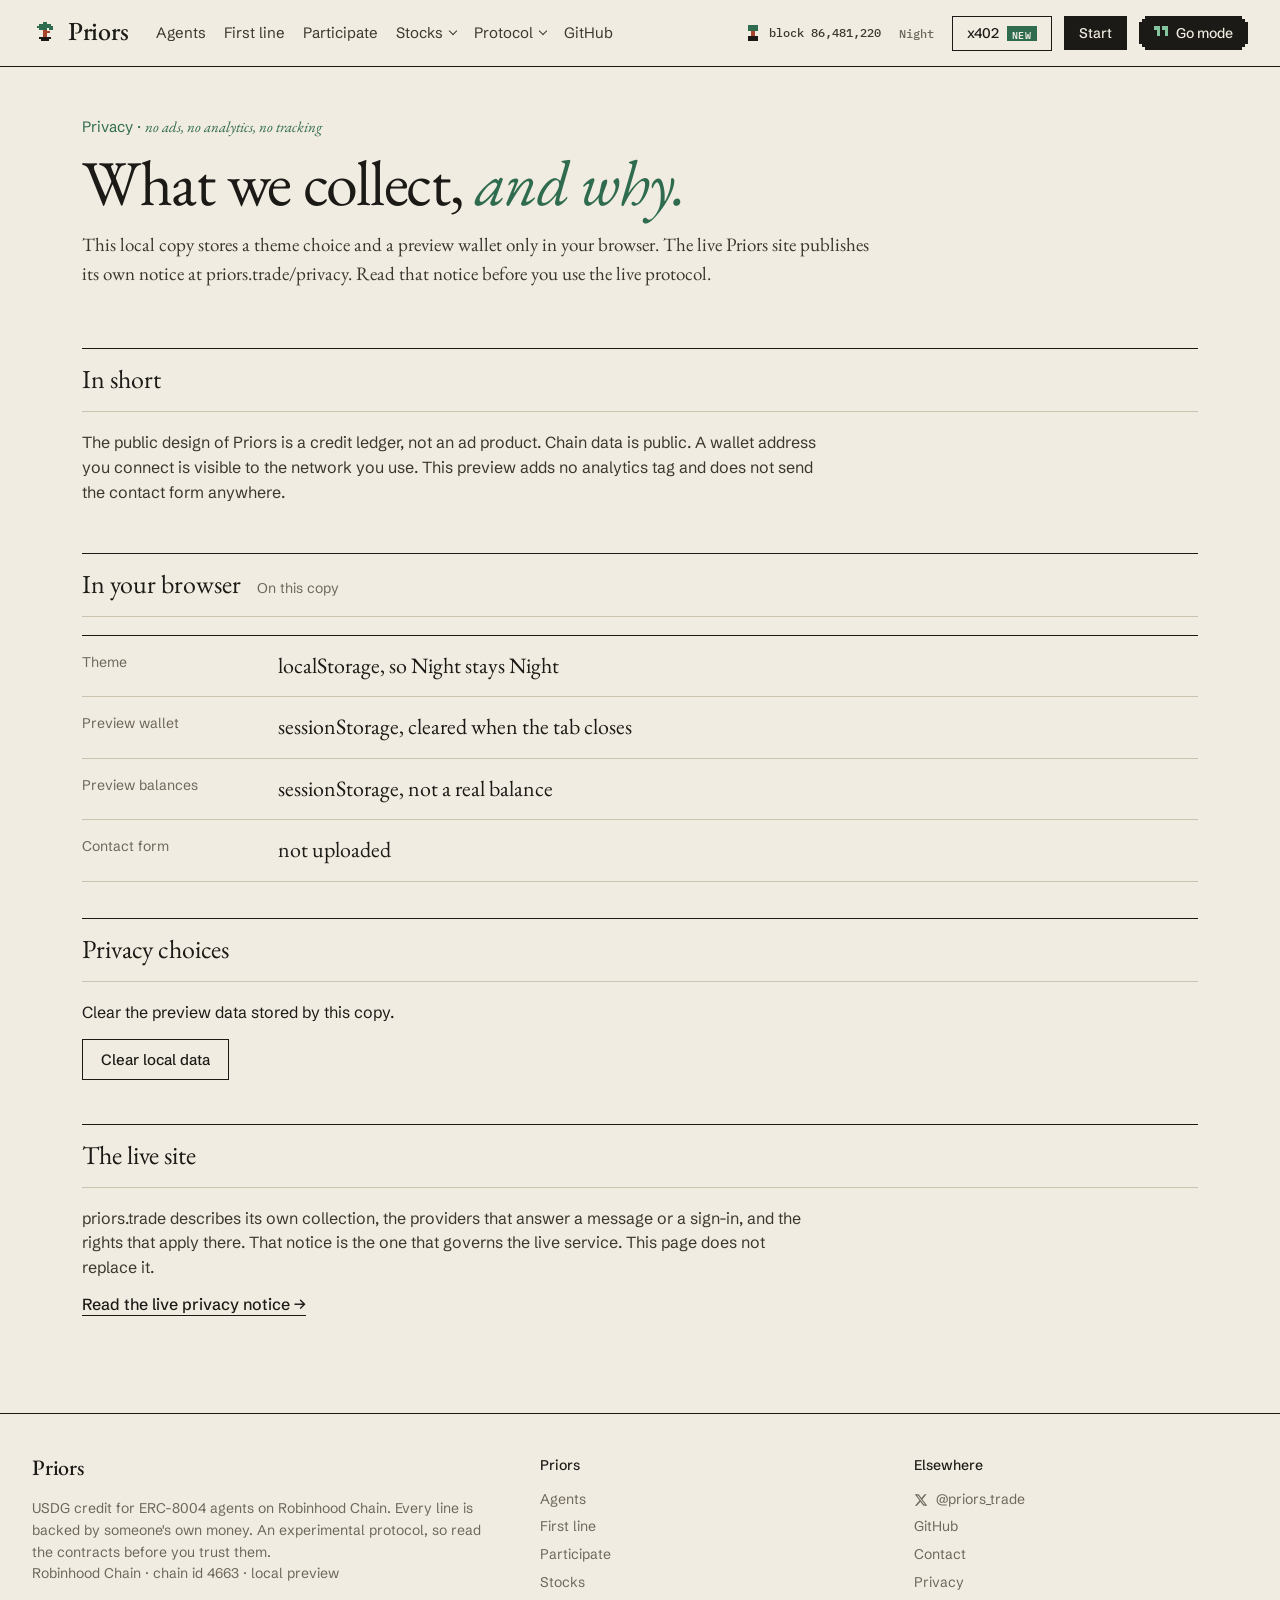
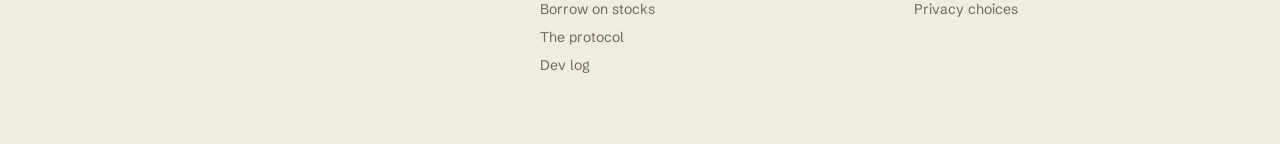
==== privacy.html @ 21f7beea "first commit" ====
<!doctype html>
<html lang="en">
<head>
<meta charset="utf-8">
<meta name="viewport" content="width=device-width, initial-scale=1">
<title>Privacy — Priors</title>
<link rel="icon" href="logo.svg" type="image/svg+xml">
<link rel="preconnect" href="https://fonts.googleapis.com">
<link rel="preconnect" href="https://fonts.gstatic.com" crossorigin>
<link href="https://fonts.googleapis.com/css2?family=EB+Garamond:ital,wght@0,400;0,500;1,400&family=IBM+Plex+Mono:wght@400;500&family=Schibsted+Grotesk:wght@400;500;600&display=swap" rel="stylesheet">
<link rel="stylesheet" href="css/styles.css">
</head>
<body data-page="privacy">
<a class="skip-link" href="#main">Skip to content</a>
<div id="nav-root"></div>
<main id="main" class="app-main">
  <div class="board-heading">
    <div>
      <div class="eyebrow">Privacy · <i class="ek">no ads, no analytics, no tracking</i></div>
      <h1>What we collect, <em>and why.</em></h1>
      <p>This local copy stores a theme choice and a preview wallet only in your browser. The live Priors site publishes its own notice at priors.trade/privacy. Read that notice before you use the live protocol.</p>
    </div>
  </div>
  <section class="panel" id="short">
    <header><h2>In short</h2></header>
    <div class="body prose">
      <p>The public design of Priors is a credit ledger, not an ad product. Chain data is public. A wallet address you connect is visible to the network you use. This preview adds no analytics tag and does not send the contact form anywhere.</p>
    </div>
  </section>
  <section class="panel" id="browser">
    <header><h2>In your browser</h2><span class="sub">On this copy</span></header>
    <div class="body">
      <div class="terms2">
        <div><span>Theme</span><b>localStorage, so Night stays Night</b></div>
        <div><span>Preview wallet</span><b>sessionStorage, cleared when the tab closes</b></div>
        <div><span>Preview balances</span><b>sessionStorage, not a real balance</b></div>
        <div><span>Contact form</span><b>not uploaded</b></div>
      </div>
    </div>
  </section>
  <section class="panel" id="choices">
    <header><h2>Privacy choices</h2></header>
    <div class="body">
      <p>Clear the preview data stored by this copy.</p>
      <button class="btn" type="button" id="wipe" style="margin-top:14px">Clear local data</button>
      <p class="help" id="wipe-note"></p>
    </div>
  </section>
  <section class="panel">
    <header><h2>The live site</h2></header>
    <div class="body prose">
      <p>priors.trade describes its own collection, the providers that answer a message or a sign-in, and the rights that apply there. That notice is the one that governs the live service. This page does not replace it.</p>
      <a class="link" href="https://priors.trade/privacy" target="_blank" rel="noopener">Read the live privacy notice →</a>
    </div>
  </section>
</main>
<div id="foot-root"></div>
<script src="js/site.js"></script>
<script>
  document.getElementById("wipe").addEventListener("click", () => {
    localStorage.removeItem("priors-theme");
    sessionStorage.clear();
    document.getElementById("wipe-note").textContent = "Cleared. Reload the page to drop the night theme as well.";
  });
</script>
</body>
</html>
---- css/styles.css ----
:root {
  --paper: #f1ece1;
  --paper-2: #e9e2d3;
  --paper-3: #e2dac8;
  --ink: #1b1a16;
  --ink-2: #3a372f;
  --muted: #6d675a;
  --faint: #71695b;
  --rule: #cbc2af;
  --rule-2: #ddd5c4;
  --field: #faf7f0;
  --field-edge: #a69c86;
  --green: #2f6b4f;
  --green-2: #3f8a67;
  --green-soft: rgba(47, 107, 79, .1);
  --red: #a9432c;
  --red-soft: rgba(169, 67, 44, .1);
  --brass: #94763a;
  --brass-soft: rgba(148, 118, 58, .12);
  --night: #0f1411;
  --night-2: #161c18;
  --night-ink: #e8e2d2;
  --night-muted: #9b9788;
  --night-rule: #2a322d;
  --leaf: #84c49f;
  --serif: "EB Garamond", "Iowan Old Style", Georgia, serif;
  --sans: "Schibsted Grotesk", "Helvetica Neue", Arial, sans-serif;
  --mono: "IBM Plex Mono", ui-monospace, SFMono-Regular, Menlo, monospace;
  --ease: cubic-bezier(.22, .61, .21, 1);
  --nav-bg: rgba(241, 236, 225, .94);
  --hover: rgba(27, 26, 22, .03);
  --shade: rgba(27, 26, 22, .06);
  color-scheme: light;
}
:root[data-theme="dark"] {
  --paper: #15140f;
  --paper-2: #1d1c16;
  --paper-3: #27251e;
  --ink: #ece6d6;
  --ink-2: #cdc6b5;
  --muted: #9d9686;
  --faint: #8e877a;
  --rule: #3b382f;
  --rule-2: #2a2821;
  --field: #1b1a14;
  --field-edge: #5f5a4c;
  --green: #7fbf98;
  --green-2: #95d0ab;
  --green-soft: rgba(127, 191, 152, .12);
  --red: #e0876d;
  --red-soft: rgba(224, 135, 109, .12);
  --brass: #d1ae68;
  --brass-soft: rgba(209, 174, 104, .14);
  --nav-bg: rgba(21, 20, 15, .92);
  --hover: rgba(236, 230, 214, .04);
  --shade: rgba(0, 0, 0, .35);
  --night: #0c100d;
  color-scheme: dark;
}
:root[data-theme="dark"] .brand svg [fill="#1b1a16"] { fill: var(--ink); }
:root[data-theme="dark"] .brand svg [fill="#2f6b4f"] { fill: var(--green); }

* { box-sizing: border-box; }
[hidden] { display: none !important; }
html { background: var(--paper); scroll-behavior: smooth; }
body { margin: 0; background: var(--paper); color: var(--ink); font: 400 16px/1.55 var(--sans); -webkit-font-smoothing: antialiased; overflow-x: hidden; }
a { color: inherit; text-decoration: none; }
p { margin: 0; }
h1, h2, h3, h4 { margin: 0; font-weight: 400; }
button, input, textarea, select { font: inherit; color: inherit; }
::selection { background: rgba(47, 107, 79, .22); }
:focus-visible { outline: 2px solid var(--green); outline-offset: 3px; }
.wrap { max-width: 1180px; margin: 0 auto; padding-inline: 32px; }
.skip-link { position: fixed; top: -80px; left: 20px; z-index: 100; padding: 12px 20px; background: var(--ink); color: var(--paper); }
.skip-link:focus { top: 10px; }
section[id] { scroll-margin-top: 90px; }

.nav { position: sticky; top: 0; z-index: 30; background: var(--nav-bg); backdrop-filter: blur(8px); border-bottom: 1px solid var(--ink); }
.nav .wrap { display: flex; align-items: center; gap: 28px; height: 66px; max-width: 1280px; }
.brand { display: inline-flex; align-items: center; gap: 10px; flex: none; }
.brand svg { width: 26px; height: 26px; }
.brand span { font: 500 26px/1 var(--serif); letter-spacing: -.01em; position: relative; top: -2px; }
.links { display: flex; gap: 18px; font-size: 15px; align-items: center; }
.links > a, .dd-top { color: var(--ink-2); padding: 4px 0; border-bottom: 1px solid transparent; }
.links > a:hover, .dd-top:hover, .links > a.on, .dd-top.on { color: var(--ink); }
.links > a.on, .dd-top.on { border-bottom-color: var(--ink); }
.nav .right { margin-left: auto; display: flex; align-items: center; gap: 12px; }
.menu-btn { display: none; background: transparent; border: 1px solid var(--ink); padding: 8px 12px; cursor: pointer; font: 500 14px var(--sans); }
.status { display: inline-flex; align-items: center; gap: 9px; font: 500 12px/1 var(--mono); color: var(--muted); white-space: nowrap; }
.status .dot { width: 14px; height: 16px; background:
  linear-gradient(var(--green), var(--green)) 2px 0 / 10px 6px no-repeat,
  linear-gradient(var(--red), var(--red)) 5px 6px / 4px 5px no-repeat,
  linear-gradient(var(--ink), var(--ink)) 2px 11px / 10px 5px no-repeat;
}
.status.live { color: var(--ink-2); }
.theme-btn { background: transparent; border: 0; color: var(--muted); cursor: pointer; font: 500 12px var(--mono); padding: 6px; }
.theme-btn:hover { color: var(--ink); }

.btn { display: inline-flex; align-items: center; justify-content: center; gap: 8px; padding: 12px 18px; font: 500 15px/1 var(--sans); border: 1px solid var(--ink); background: transparent; color: var(--ink); cursor: pointer; white-space: nowrap; transition: background .15s, color .15s, border-color .15s; }
.btn:hover { background: var(--ink); color: var(--paper); }
.btn.primary { background: var(--ink); color: var(--paper); }
.btn.primary:hover, .agentbtn:hover { background: var(--green); border-color: var(--green); color: var(--paper); }
.btn.sm { padding: 9px 14px; font-size: 14px; }
.agentbtn { background: var(--ink); color: var(--paper); }
.x402btn { gap: 8px; }
.x402btn .mk { font: 600 10px/1 var(--mono); letter-spacing: .08em; text-transform: uppercase; color: var(--paper); background: var(--green); padding: 3px 5px 2px; }
.x402btn:hover .mk { background: var(--paper); color: var(--ink); }
.gobtn { position: relative; isolation: isolate; gap: 8px; padding-left: 12px; border-color: transparent; color: var(--paper); background: transparent; }
.gobtn::before { content: ""; width: 14px; height: 14px; background:
  linear-gradient(var(--leaf), var(--leaf)) 0 0 / 6px 4px no-repeat,
  linear-gradient(var(--leaf), var(--leaf)) 8px 0 / 6px 4px no-repeat,
  linear-gradient(var(--leaf), var(--leaf)) 3px 4px / 3px 6px no-repeat,
  linear-gradient(var(--leaf), var(--leaf)) 11px 4px / 3px 6px no-repeat,
  linear-gradient(#1b1a16, #1b1a16) 1px 10px / 7px 3px no-repeat,
  linear-gradient(#1b1a16, #1b1a16) 9px 10px / 7px 3px no-repeat; }
.gobtn::after { content: ""; position: absolute; inset: -1px; z-index: -1; background: var(--ink); clip-path: polygon(0 6px, 3px 6px, 3px 3px, 6px 3px, 6px 0, calc(100% - 6px) 0, calc(100% - 6px) 3px, calc(100% - 3px) 3px, calc(100% - 3px) 6px, 100% 6px, 100% calc(100% - 6px), calc(100% - 3px) calc(100% - 6px), calc(100% - 3px) calc(100% - 3px), calc(100% - 6px) calc(100% - 3px), calc(100% - 6px) 100%, 6px 100%, 6px calc(100% - 3px), 3px calc(100% - 3px), 3px calc(100% - 6px), 0 calc(100% - 6px)); }
.gobtn:hover { color: var(--paper); background: transparent; }
.gobtn:hover::after { background: var(--green); }
.link { font-weight: 500; text-decoration: underline; text-decoration-thickness: 1px; text-underline-offset: 5px; }
.link:hover { color: var(--green); }
.link.sm { display: block; width: fit-content; margin-top: 14px; font-size: 14px; color: var(--muted); }
.link.sm:hover { color: var(--ink); }

.dd { position: relative; display: inline-flex; }
.dd-top { background: none; border: 0; cursor: pointer; font: inherit; display: inline-flex; align-items: center; }
.dd-caret { display: inline-block; width: 6px; height: 6px; margin-left: 7px; border-right: 1.5px solid currentColor; border-bottom: 1.5px solid currentColor; transform: translateY(-2px) rotate(45deg); }
.dd:hover .dd-caret, .dd:focus-within .dd-caret, .dd.open .dd-caret { transform: translateY(1px) rotate(225deg); }
.dd-menu { position: absolute; top: calc(100% + 18px); left: -18px; z-index: 40; min-width: 280px; padding: 6px 0; background: var(--paper); border: 1px solid var(--ink); box-shadow: 0 10px 30px var(--shade); opacity: 0; visibility: hidden; transform: translateY(-4px); transition: opacity .16s var(--ease), transform .16s; }
.dd:hover .dd-menu, .dd:focus-within .dd-menu, .dd.open .dd-menu { opacity: 1; visibility: visible; transform: none; }
.dd-menu a { display: block; padding: 11px 16px 12px; color: var(--ink); border: 0; }
.dd-menu a + a { border-top: 1px solid var(--rule-2); }
.dd-menu a b { display: block; font: 500 15px/1.3 var(--sans); }
.dd-menu a span { display: block; margin-top: 3px; font-size: 13px; color: var(--muted); font-weight: 400; }
.dd-menu a:hover { background: var(--paper-2); }
.dd-menu a[aria-current="page"] b { color: var(--green); }

.dateline { border-bottom: 1px solid var(--rule); font-size: 13px; color: var(--muted); }
.dateline .wrap { display: flex; justify-content: space-between; align-items: center; min-height: 40px; gap: 16px; max-width: 1280px; }
.dateline a { color: var(--ink-2); text-decoration: underline; text-underline-offset: 4px; }
.dateline a:hover { color: var(--green); }

.hero .wrap { display: grid; grid-template-columns: minmax(0, 1fr) minmax(0, 1fr); gap: 48px; padding-block: 56px 64px; align-items: end; }
.kicker { font-size: 15px; color: var(--green); margin: 0 0 22px; }
.hero h1 { font: 400 clamp(46px, 6.2vw, 86px)/.98 var(--serif); letter-spacing: -.022em; margin: 0 0 28px; }
.hero h1 em, .board-heading h1 em { font-style: italic; color: var(--green); }
.lede { font: 400 21px/1.5 var(--serif); color: var(--ink-2); max-width: 34em; margin: 0 0 34px; }
.actions { display: flex; align-items: center; gap: 22px; flex-wrap: wrap; }
.note { margin-top: 16px; font-size: 14px; color: var(--muted); max-width: 40em; }
.tree { margin: 0; align-self: stretch; display: flex; flex-direction: column; min-width: 0; }
.tree canvas { width: 100%; flex: 1; min-height: 460px; display: block; cursor: grab; background: transparent; }
.tree canvas:active { cursor: grabbing; }
.tree figcaption, .bw-art figcaption { display: flex; gap: 14px; align-items: baseline; border-top: 1px solid var(--ink); padding-top: 12px; font: italic 400 16px/1.4 var(--serif); color: var(--muted); }
.tree figcaption b, .bw-art figcaption b { font: normal 500 14px/1.4 var(--sans); color: var(--green); white-space: nowrap; }

.account { border-top: 1px solid var(--ink); border-bottom: 1px solid var(--ink); }
.account .wrap { display: grid; grid-template-columns: repeat(4, minmax(0, 1fr)); max-width: 1280px; }
.account .cell { padding: 28px 28px 24px; border-left: 1px solid var(--rule); min-width: 0; }
.account .cell:first-child { border-left: 0; padding-left: 0; }
.account .k { font-size: 14px; color: var(--muted); margin-bottom: 10px; }
.account .v { font: 400 clamp(36px, 4vw, 54px)/1 var(--serif); letter-spacing: -.02em; font-variant-numeric: lining-nums tabular-nums; }
.account .v.good { color: var(--green); }
.account .s { font-size: 14px; color: var(--muted); margin-top: 10px; }
.source { font-size: 13px; color: var(--muted); padding-top: 12px; }

.chapter { padding: 96px 0; }
.chead { display: grid; grid-template-columns: 240px minmax(0, 1fr); gap: 48px; margin-bottom: 48px; }
.chead .no { font: italic 400 22px/1 var(--serif); color: var(--brass); border-top: 1px solid var(--ink); padding-top: 14px; }
.chead h2 { font: 400 clamp(34px, 4vw, 52px)/1.04 var(--serif); letter-spacing: -.018em; border-top: 1px solid var(--ink); padding-top: 12px; }
.chead p { font: 400 19px/1.55 var(--serif); color: var(--ink-2); margin-top: 16px; max-width: 38em; }
.howto { display: grid; grid-template-columns: 240px minmax(0, 1fr); gap: 48px; }
.diagram { position: sticky; top: 96px; align-self: start; }
.diagram svg { width: 100%; height: auto; }
.diagram .box { stroke: var(--ink); fill: transparent; }
.diagram .t1 { fill: var(--ink); font: 400 20px var(--serif); }
.diagram .t2 { fill: var(--muted); font: 400 12px var(--sans); }
.diagram .lb { fill: var(--brass); font: italic 400 15px var(--serif); }
.diagram .ar, .diagram .hd { stroke: var(--ink); }
.diagram .g { stroke: var(--green); }
.diagram .lb.g { fill: var(--green); }
.diagram .r { stroke: var(--red); }
.diagram .lb.r { fill: var(--red); }
.diagram .loss { opacity: .35; }
.diagram [data-step].on .box { fill: var(--green-soft); stroke: var(--green); }
.diagram [data-step="4"].on { opacity: 1; }
.stepl { display: grid; grid-template-columns: 56px minmax(0, 1fr); gap: 16px; padding: 26px 0; border-top: 1px solid var(--rule); cursor: pointer; }
.stepl:last-child { border-bottom: 1px solid var(--rule); }
.stepl .n { font: italic 400 32px/1 var(--serif); color: var(--brass); }
.stepl.on .n { color: var(--green); }
.stepl h3 { font: 500 24px/1.2 var(--serif); margin: 0 0 8px; }
.stepl p { color: var(--ink-2); }
.stepl .aside { display: block; margin-top: 10px; font-size: 15px; color: var(--muted); }

.night { background: var(--night); color: var(--night-ink); }
.night .chead .no { color: var(--leaf); border-color: var(--night-ink); }
.night .chead h2 { border-color: var(--night-ink); }
.night .chead p { color: var(--night-muted); }
.night .link { color: var(--night-ink); }
.night .link:hover { color: var(--leaf); }
.logwrap header, .log .ln { display: grid; grid-template-columns: 120px 110px minmax(0, 1.1fr) minmax(0, 1.5fr) 90px; gap: 14px; align-items: baseline; }
.logwrap header { padding-bottom: 12px; border-bottom: 1px solid var(--night-ink); font-size: 14px; color: var(--night-muted); }
.logwrap header span:last-child { text-align: right; }
.log .ln { padding: 14px 0; border-bottom: 1px solid var(--night-rule); font-size: 15px; }
.log .ln .blk { font: 13px var(--mono); color: var(--night-muted); }
.log .ln .kind { font: 400 18px/1.2 var(--serif); }
.log .ln .amt { text-align: right; font-variant-numeric: tabular-nums; }
.log .ln .who { color: var(--night-muted); overflow: hidden; text-overflow: ellipsis; white-space: nowrap; }
.log .ln.repaid .kind, .log .ln.repaid .amt { color: var(--leaf); }
.log .ln.vouched .kind { color: #d6b36c; }
.log .ln.defaulted .kind, .log .ln.defaulted .amt { color: #e08a6f; }
.after { display: flex; gap: 28px; margin-top: 22px; }

.ways { display: grid; grid-template-columns: repeat(3, minmax(0, 1fr)); border-top: 1px solid var(--ink); }
.way { padding: 32px 28px 36px 0; border-right: 1px solid var(--rule); }
.way + .way { padding-left: 28px; }
.way:last-child { border-right: 0; }
.way .who { font-size: 14px; color: var(--muted); }
.way h3 { font: 400 32px/1.08 var(--serif); margin: 10px 0 14px; }
.way p { color: var(--ink-2); margin-bottom: 18px; }
.way ul { margin: 0 0 22px; padding: 0; list-style: none; }
.way li { padding: 8px 0; border-top: 1px dotted var(--rule); color: var(--ink-2); font-size: 15px; }
.way li b { font-weight: 500; color: var(--ink); }

.token .wrap { display: grid; grid-template-columns: minmax(0, 1fr) minmax(0, 1fr); gap: 64px; align-items: start; }
.token h2 { font: 400 clamp(32px, 3.6vw, 46px)/1.06 var(--serif); margin-bottom: 16px; }
.token > .wrap > div > p { font: 400 19px/1.55 var(--serif); color: var(--ink-2); margin-bottom: 22px; }
.terms2 { border-top: 1px solid var(--ink); }
.terms2 div { display: grid; grid-template-columns: 180px minmax(0, 1fr); gap: 16px; padding: 16px 0; border-bottom: 1px solid var(--rule); }
.terms2 span { font-size: 14px; color: var(--muted); }
.terms2 b { font: 400 22px/1.3 var(--serif); font-weight: 400; }
.ca { display: grid; grid-template-columns: auto minmax(0, 1fr); grid-template-areas: "k a" "c x"; border: 1px solid var(--ink); background: var(--paper-2); max-width: 560px; }
.ca .ca-k { grid-area: k; padding: 13px 14px; border-right: 1px solid var(--rule); font-size: 14px; }
.ca code { grid-area: a; padding: 14px; font: 13px/1.4 var(--mono); }
.ca button { grid-area: c; border: 0; border-top: 1px solid var(--ink); background: var(--ink); color: var(--paper); font: 500 14px var(--sans); padding: 12px 16px; cursor: pointer; }
.ca button:hover { background: var(--green); }
.ca .ca-x { grid-area: x; display: flex; align-items: center; justify-content: center; padding: 12px 16px; border-top: 1px solid var(--ink); border-left: 1px solid var(--ink); font-size: 14px; }
.ca .ca-x:hover { color: var(--green); }

footer.foot { border-top: 1px solid var(--ink); padding: 42px 0 64px; font-size: 14px; color: var(--muted); }
footer.foot .wrap { display: grid; grid-template-columns: minmax(0, 1.4fr) minmax(0, 1fr) minmax(0, 1fr); gap: 40px; max-width: 1280px; }
footer.foot .brand span { font-size: 22px; color: var(--ink); }
footer.foot p { margin-top: 12px; max-width: 34em; }
footer.foot h4 { margin: 0 0 12px; font: 500 14px var(--sans); color: var(--ink); }
footer.foot a { display: block; padding: 3px 0; }
footer.foot a:hover { color: var(--ink); }
footer.foot .xlink { display: flex; align-items: center; gap: 8px; }
footer.foot .xlink svg { width: 14px; height: 14px; }

.app-main { max-width: 1180px; margin: 0 auto; padding: 36px 32px 88px; }
.board-heading { display: grid; grid-template-columns: minmax(0, 1fr) auto; gap: 24px; align-items: end; padding: 12px 0 32px; }
.eyebrow { font-size: 15px; color: var(--green); margin-bottom: 12px; }
.eyebrow .ek { font-style: italic; font-family: var(--serif); }
.board-heading h1 { font: 400 clamp(38px, 5vw, 64px)/1.02 var(--serif); letter-spacing: -.02em; }
.board-heading p { margin-top: 14px; max-width: 42em; font: 400 19px/1.55 var(--serif); color: var(--ink-2); }
.board-heading .aside { font-size: 14px; color: var(--muted); text-align: right; max-width: 18em; display: grid; justify-items: end; gap: 8px; }
.panel { border-top: 1px solid var(--ink); margin-top: 28px; }
.panel > header { display: flex; align-items: baseline; flex-wrap: wrap; gap: 8px 16px; padding: 16px 0; border-bottom: 1px solid var(--rule); }
.panel > header h2 { font: 400 26px/1.15 var(--serif); }
.panel > header .sub { font-size: 14px; color: var(--muted); }
.panel .body { padding: 18px 0 8px; }
.grid2 { display: grid; grid-template-columns: minmax(0, 1fr) minmax(0, 1fr); gap: 28px; }
.grid3 { display: grid; grid-template-columns: repeat(3, minmax(0, 1fr)); gap: 22px; }
.card { border-top: 1px solid var(--ink); padding: 18px 0 8px; }
.card h3 { font: 500 22px/1.2 var(--serif); margin-bottom: 8px; }
.card p, .prose p { color: var(--ink-2); margin-bottom: 12px; }
.prose { max-width: 46em; }
.prose h3 { font: 500 22px var(--serif); margin: 22px 0 8px; }
.prose code, code { font-family: var(--mono); font-size: .92em; }

.tblwrap { overflow-x: auto; }
table { border-collapse: collapse; width: 100%; min-width: 640px; }
th, td { text-align: left; padding: 12px 10px; border-bottom: 1px solid var(--rule-2); font-size: 14.5px; white-space: nowrap; }
th:first-child, td:first-child { padding-left: 0; }
th { font-size: 13px; font-weight: 500; color: var(--muted); border-bottom: 1px solid var(--ink); }
td.num, th.num { text-align: right; font-variant-numeric: tabular-nums; }
tbody tr:hover td { background: var(--hover); }
th.sortable { cursor: pointer; }
th.sortable.on { color: var(--ink); }
.pill { font: 500 12px var(--mono); color: var(--green); }
.pill.warn { color: var(--brass); }
.pill.stop { color: var(--red); }
.filters { display: flex; flex-wrap: wrap; gap: 8px; margin: 8px 0 18px; }
.filters button { background: transparent; border: 1px solid var(--rule); padding: 6px 10px; cursor: pointer; font-size: 13px; color: var(--muted); }
.filters button.on, .filters button:hover { border-color: var(--ink); color: var(--ink); }
.search { display: flex; gap: 10px; margin: 8px 0 16px; }
.search input, .row input, .stack input, .stack textarea, .stack select {
  background: var(--field); border: 1px solid var(--field-edge); padding: 11px 12px; width: 100%;
}
.stack { display: grid; gap: 12px; max-width: 640px; }
.stack label, .row label { display: grid; gap: 6px; font-size: 14px; color: var(--muted); }
.row { display: flex; gap: 10px; align-items: end; flex-wrap: wrap; }
.row input { max-width: 220px; }
.help { font-size: 13px; color: var(--muted); margin-top: 8px; }

details.faq { border-top: 1px solid var(--rule); }
details.faq:last-of-type { border-bottom: 1px solid var(--rule); }
details.faq summary { cursor: pointer; padding: 16px 0; font: 500 18px/1.3 var(--serif); list-style: none; }
details.faq summary::-webkit-details-marker { display: none; }
details.faq summary::before { content: "+  "; color: var(--green); }
details.faq[open] summary::before { content: "–  "; }
details.faq p { color: var(--ink-2); padding-bottom: 16px; max-width: 46em; }

.doors { display: grid; grid-template-columns: repeat(3, minmax(0, 1fr)); border-top: 1px solid var(--ink); }
.door { padding: 22px 22px 22px 0; border-right: 1px solid var(--rule); }
.door + .door { padding-left: 22px; }
.door:last-child { border-right: 0; }
.door .n { font: italic 22px var(--serif); color: var(--brass); }
.door b { display: block; font: 500 20px/1.25 var(--serif); margin: 8px 0; }
.door p { color: var(--ink-2); font-size: 15px; }
.tag { display: inline-block; margin-top: 10px; font-size: 13px; color: var(--green); border-bottom: 1px solid currentColor; }

.dl-day { display: grid; grid-template-columns: 150px minmax(0, 1fr); gap: 20px; border-top: 1px solid var(--ink); padding: 28px 0; }
.dl-day time { font: 500 14px var(--mono); color: var(--muted); }
.entry + .entry { margin-top: 26px; padding-top: 22px; border-top: 1px solid var(--rule-2); }
.entry h3 { font: 400 26px/1.2 var(--serif); margin: 8px 0; }
.entry p { color: var(--ink-2); max-width: 46em; }
.chips { display: flex; gap: 6px; flex-wrap: wrap; }
.chip { font: 500 11px/1 var(--mono); letter-spacing: .04em; text-transform: uppercase; border: 1px solid var(--rule); padding: 4px 6px; color: var(--muted); }
.entry details { margin-top: 10px; color: var(--ink-2); font-size: 14.5px; }
.entry summary { cursor: pointer; color: var(--muted); }

.tabs { display: flex; gap: 0; border-bottom: 1px solid var(--ink); margin-bottom: 8px; }
.tabs button { background: none; border: 0; border-bottom: 2px solid transparent; padding: 12px 16px; cursor: pointer; color: var(--muted); margin-bottom: -1px; }
.tabs button.on { color: var(--ink); border-bottom-color: var(--green); }
[data-panel] { display: none; padding-top: 8px; }
[data-panel].on { display: block; }
.steps { display: grid; gap: 0; }
.step { display: grid; grid-template-columns: 42px minmax(0, 1fr); gap: 14px; padding: 16px 0; border-top: 1px solid var(--rule); opacity: .55; }
.step.on, .step.done { opacity: 1; }
.step .n { width: 32px; height: 32px; border: 1px solid var(--ink); display: grid; place-items: center; font: italic 18px var(--serif); }
.step.done .n { background: var(--green); border-color: var(--green); color: var(--paper); }
.grove { display: grid; grid-template-columns: repeat(auto-fill, minmax(140px, 1fr)); gap: 18px; }
.sapling { border-top: 1px solid var(--rule); padding-top: 12px; }
.sapling .mark { height: 72px; background:
  linear-gradient(var(--green), var(--green)) center 8px / 28px 10px no-repeat,
  linear-gradient(var(--green), var(--green)) center 18px / 46px 12px no-repeat,
  linear-gradient(var(--red), var(--red)) center 32px / 8px 18px no-repeat,
  linear-gradient(var(--ink), var(--ink)) center 50px / 36px 8px no-repeat; }
.sapling.bad .mark { filter: grayscale(1); opacity: .55; }
.sapling b { display: block; font: 500 16px var(--serif); }
.sapling span { font-size: 13px; color: var(--muted); }
.toast { position: fixed; bottom: 20px; left: 50%; transform: translateX(-50%) translateY(20px); background: var(--ink); color: var(--paper); padding: 12px 16px; font-size: 14px; opacity: 0; pointer-events: none; transition: .25s var(--ease); z-index: 50; max-width: min(520px, calc(100% - 32px)); }
.toast.show { opacity: 1; transform: translateX(-50%); }
.wallet-line { display: block; font: 13px var(--mono); color: var(--ink-2); }
.bw-tiles { display: grid; grid-template-columns: repeat(7, 28px); gap: 8px; justify-content: end; min-height: 220px; align-content: end; margin-bottom: 16px; }
.bw-tile { width: 28px; height: 28px; background: var(--green); }
.bw-tile.empty { background: var(--paper-3); }
.risks { display: grid; gap: 0; }
.risk { padding: 18px 0; border-top: 1px solid var(--rule); }
.risk h3 { font: 500 22px var(--serif); margin-bottom: 6px; }
.risk p { color: var(--ink-2); max-width: 46em; }
.sec { padding: 56px 0; border-top: 1px solid var(--ink); }
.sec .head { display: grid; grid-template-columns: 120px minmax(0, 1fr); gap: 24px; margin-bottom: 18px; }
.sec .head .no { font: italic 22px var(--serif); color: var(--brass); }
.sec h2 { font: 400 clamp(28px, 3vw, 40px)/1.1 var(--serif); }
.mono-block { font: 13px/1.7 var(--mono); background: var(--paper-2); padding: 16px; overflow-x: auto; color: var(--ink-2); white-space: pre; }

@media (max-width: 1100px) {
  .nav .wrap { gap: 14px; }
  .links { gap: 12px; font-size: 14px; }
  .status span:last-child { display: none; }
}
@media (max-width: 900px) {
  .wrap, .app-main { padding-inline: 20px; }
  .menu-btn { display: inline-flex; }
  .links { display: none; position: absolute; top: 100%; left: 0; right: 0; background: var(--paper); border-bottom: 1px solid var(--ink); flex-direction: column; align-items: stretch; padding: 8px 20px 18px; gap: 4px; }
  .nav.open .links { display: flex; }
  .dd { flex-direction: column; }
  .dd-menu { position: static; opacity: 1; visibility: visible; transform: none; box-shadow: none; border: 0; min-width: 0; padding: 0 0 8px 8px; }
  .hero .wrap, .chead, .howto, .token .wrap, .board-heading, .sec .head, .dl-day, .grid2, .grid3, .ways, .doors { grid-template-columns: minmax(0, 1fr); }
  .diagram { position: static; max-width: 320px; }
  .way, .way + .way, .door, .door + .door { padding: 22px 0; border-right: 0; border-bottom: 1px solid var(--rule); }
  .account .wrap { grid-template-columns: 1fr 1fr; }
  .account .cell:nth-child(odd) { border-left: 0; padding-left: 0; }
  .account .cell:nth-child(n+3) { border-top: 1px solid var(--rule); }
  .dateline .wrap span:first-child { display: none; }
  .tree canvas { min-height: 320px; }
  .chapter { padding: 64px 0; }
  footer.foot .wrap { grid-template-columns: 1fr; }
  .logwrap header, .log .ln { grid-template-columns: 90px minmax(0, 1fr) 70px; }
  .logwrap header span:nth-child(3), .logwrap header span:nth-child(4),
  .log .ln .who, .log .ln .detail { display: none; }
  .board-heading .aside { text-align: left; }
  .bw-tiles { justify-content: start; }
  .nav .wrap { height: auto; min-height: 60px; flex-wrap: wrap; padding-block: 10px; }
}
@media (prefers-reduced-motion: reduce) {
  * { scroll-behavior: auto !important; transition: none !important; }
}
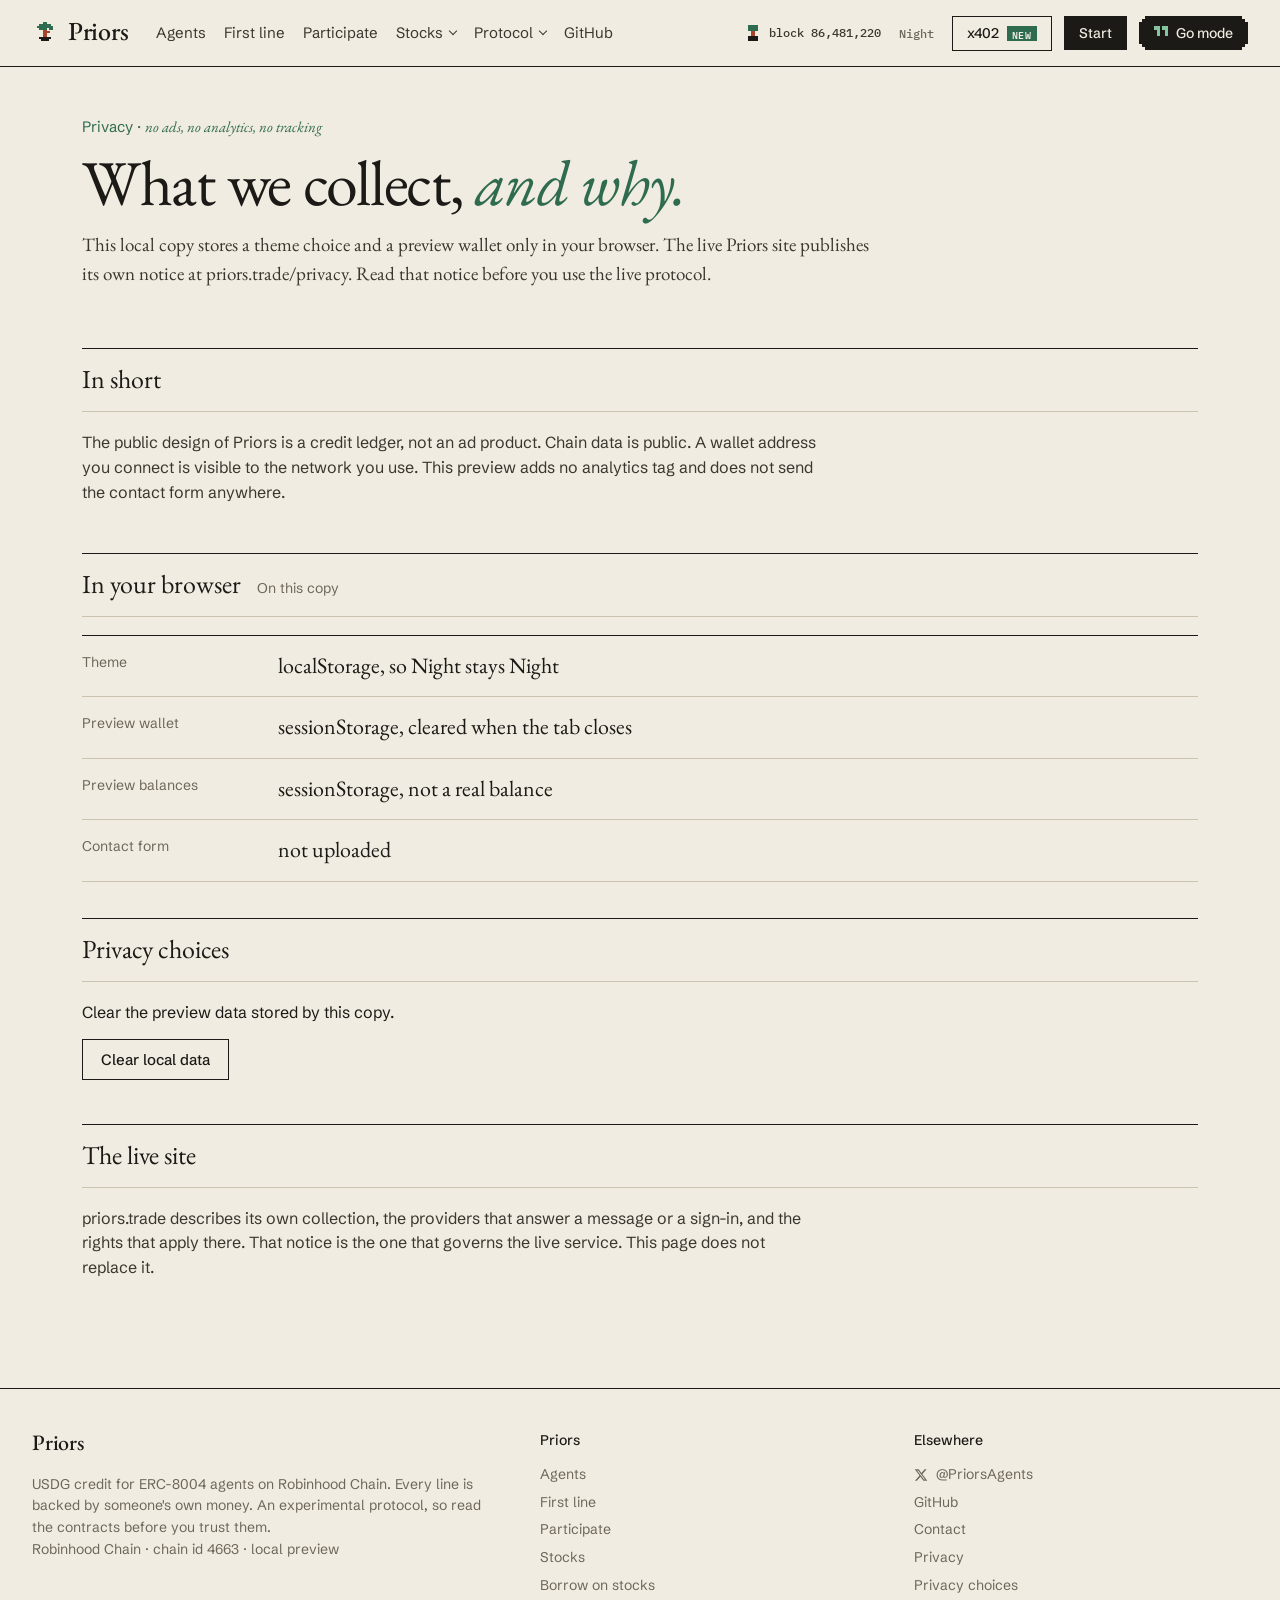
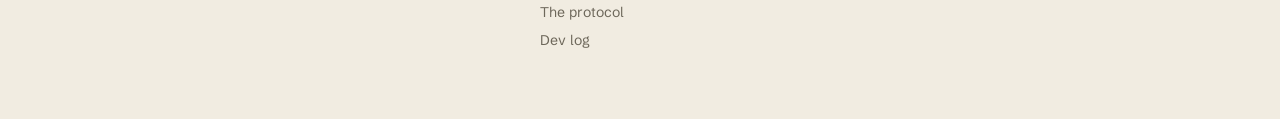
==== commit 798101a6: "update" ====
--- a/privacy.html
+++ b/privacy.html
@@ -50,7 +50,6 @@
     <header><h2>The live site</h2></header>
     <div class="body prose">
       <p>priors.trade describes its own collection, the providers that answer a message or a sign-in, and the rights that apply there. That notice is the one that governs the live service. This page does not replace it.</p>
-      <a class="link" href="https://priors.trade/privacy" target="_blank" rel="noopener">Read the live privacy notice →</a>
     </div>
   </section>
 </main>
